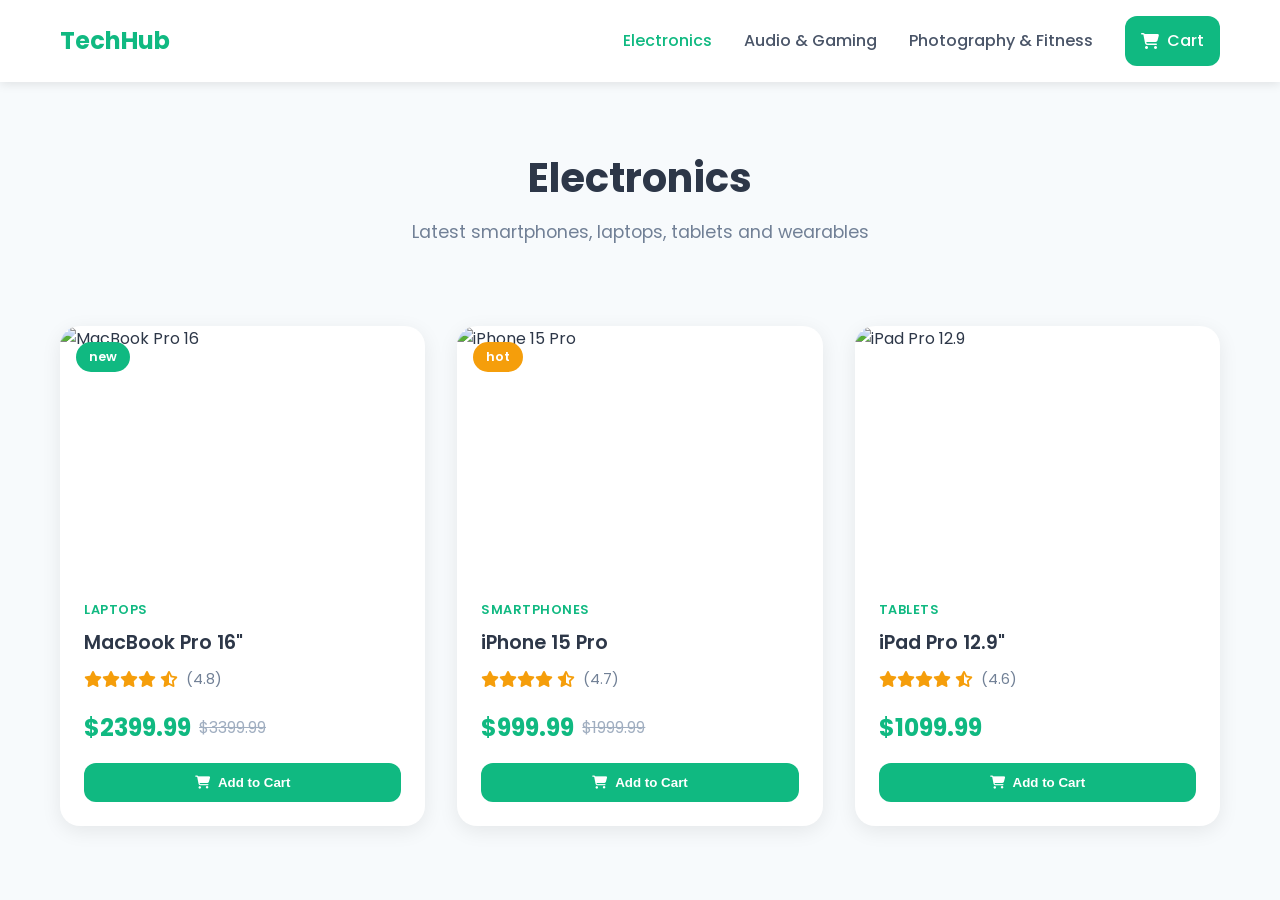
==== index.html @ f7cc293a "Rename electronics.html to index.html" ====
<!DOCTYPE html>
<html lang="en">
<head>
    <meta charset="UTF-8">
    <meta name="viewport" content="width=device-width, initial-scale=1.0">
    <title>Electronics - TechHub</title>
    <link rel="stylesheet" href="./style.css">
    <link href="https://fonts.googleapis.com/css2?family=Poppins:wght@300;400;500;600;700;800&display=swap" rel="stylesheet">
    <link rel="stylesheet" href="https://cdnjs.cloudflare.com/ajax/libs/font-awesome/6.4.0/css/all.min.css">
</head>
<body>
    <!-- Navigation -->
    <nav class="navbar">
        <div class="container">
            <div class="nav-content">
                <div class="logo">
                    <h2>TechHub</h2>
                </div>
                <div class="nav-links">
                    <a href="electronics.html" class="active">Electronics</a>
                    <a href="audio-gaming.html">Audio & Gaming</a>
                    <a href="photography-fitness.html">Photography & Fitness</a>
                    <a href="cart.html" class="cart-btn">
                        <i class="fas fa-shopping-cart"></i>
                        Cart
                    </a>
                </div>
            </div>
        </div>
    </nav>

    <!-- Products Section -->
    <section class="products">
        <div class="container">
            <div class="section-header">
                <h2>Electronics</h2>
                <p>Latest smartphones, laptops, tablets and wearables</p>
            </div>
            <div class="products-grid" id="products-grid">
                <!-- Products will be loaded here -->
            </div>
        </div>
    </section>
    
    <script>
        let newproduct = []
        
        // Load products from JSON
        fetch('./data/electronics.json')
            .then(response => response.json())
            .then(products => {
                const productsGrid = document.getElementById('products-grid');
                
                products.forEach(product => {
                    const productCard = document.createElement('div');
                    productCard.className = 'product-card';
                    
                    productCard.innerHTML = `
                        <div class="product-image">
                            <img src="${product.imageUrl}" alt="${product.title}">
                            ${product.badge ? `<div class="product-badge ${product.badge}">${product.badge === 'sale' ? '-25%' : product.badge}</div>` : ''}
                            <div class="product-actions">
                                <button class="action-btn"><i class="fas fa-heart"></i></button>
                                <button class="action-btn"><i class="fas fa-eye"></i></button>
                            </div>
                        </div>
                        <div class="product-info">
                            <div class="product-category">${product.category}</div>
                            <h3>${product.title}</h3>
                            <div class="product-rating">
                                <div class="stars">
                                    ${'<i class="fas fa-star"></i>'.repeat(Math.floor(product.rating))}
                                    ${product.rating % 1 !== 0 ? '<i class="fas fa-star-half-alt"></i>' : ''}
                                </div>
                                <span>(${product.rating})</span>
                            </div>
                            <div class="product-price">
                                <span class="current-price">$${product.price}</span>
                                ${product.oldPrice ? `<span class="old-price">$${product.oldPrice}</span>` : ''}
                            </div>
                            <button class="add-to-cart-btn" onclick="addtocart(${product.id})">
                                <i class="fas fa-shopping-cart"></i>
                                Add to Cart
                            </button>
                        </div>
                    `;
                    
                    productsGrid.appendChild(productCard);
                });
            })
            .catch(error => console.error('Error loading products:', error));
            function addtocart(id){
                fetch('./data/electronics.json')
                .then((response)=> response.json())
                .then((data)=> {
                    if(newproduct.length === 0){
                        newproduct.push(data[id])
                        localStorage.setItem("allproduct",JSON.stringify(newproduct))
                        console.log("first set");
                        
                    }else{
                        let found = false 

                        newproduct.forEach(e =>{
                            if(e.title === data[id].title){
                                found = true;
                            }
                        })
                        if(found){
                            console.log("it is there")
                        }else{
                            newproduct.push(data[id])
                            localStorage.setItem("allproduct",JSON.stringify(newproduct))
                        }
                    }
                })
            }
    </script>
</body>
</html>
---- style.css ----
/* Modern E-commerce Store - Clean Theme */
* {
  margin: 0;
  padding: 0;
  box-sizing: border-box;
}

body {
  font-family: "Poppins", sans-serif;
  line-height: 1.6;
  color: #2d3748;
  background-color: #f7fafc;
}

.container {
  max-width: 1200px;
  margin: 0 auto;
  padding: 0 20px;
}

/* Navigation */
.navbar {
  background: white;
  box-shadow: 0 2px 10px rgba(0, 0, 0, 0.1);
  position: sticky;
  top: 0;
  z-index: 100;
}

.nav-content {
  display: flex;
  justify-content: space-between;
  align-items: center;
  padding: 1rem 0;
}

.logo h2 {
  color: #10b981;
  font-weight: 700;
}

.nav-links {
  display: flex;
  align-items: center;
  gap: 2rem;
}

.nav-links a {
  text-decoration: none;
  color: #4a5568;
  font-weight: 500;
  transition: color 0.3s ease;
}

.nav-links a:hover,
.nav-links a.active {
  color: #10b981;
}

.cart-btn {
  background: #10b981;
  color: white !important;
  padding: 0.75rem 1rem;
  border-radius: 12px;
  font-weight: 600;
  transition: all 0.3s ease;
  display: flex;
  align-items: center;
  gap: 0.5rem;
}

.cart-btn:hover {
  background: #059669;
  transform: translateY(-2px);
}

.cart-btn.active {
  background: #f59e0b;
}

/* Section Headers */
.section-header {
  text-align: center;
  margin-bottom: 3rem;
  padding: 2rem 0;
}

.section-header h2 {
  font-size: 2.5rem;
  font-weight: 700;
  color: #2d3748;
  margin-bottom: 0.5rem;
}

.section-header p {
  font-size: 1.1rem;
  color: #718096;
}

/* Products */
.products {
  padding: 2rem 0;
  background: #f7fafc;
}

.products-grid {
  display: grid;
  grid-template-columns: repeat(auto-fit, minmax(300px, 1fr));
  gap: 2rem;
}

.product-card {
  background: white;
  border-radius: 20px;
  overflow: hidden;
  box-shadow: 0 5px 20px rgba(0, 0, 0, 0.08);
  transition: all 0.3s ease;
  position: relative;
}

.product-card:hover {
  transform: translateY(-8px);
  box-shadow: 0 15px 40px rgba(0, 0, 0, 0.15);
}

.product-image {
  position: relative;
  height: 250px;
  overflow: hidden;
}

.product-image img {
  width: 100%;
  height: 100%;
  object-fit: cover;
  transition: transform 0.3s ease;
}

.product-card:hover .product-image img {
  transform: scale(1.05);
}

.product-badge {
  position: absolute;
  top: 1rem;
  left: 1rem;
  padding: 0.3rem 0.8rem;
  border-radius: 15px;
  font-size: 0.8rem;
  font-weight: 600;
  color: white;
}

.product-badge.sale {
  background: #ef4444;
}

.product-badge.new {
  background: #10b981;
}

.product-badge.hot {
  background: #f59e0b;
}

.product-actions {
  position: absolute;
  top: 1rem;
  right: 1rem;
  display: flex;
  flex-direction: column;
  gap: 0.5rem;
  opacity: 0;
  transition: opacity 0.3s ease;
}

.product-card:hover .product-actions {
  opacity: 1;
}

.action-btn {
  background: white;
  border: none;
  width: 2.5rem;
  height: 2.5rem;
  border-radius: 50%;
  display: flex;
  align-items: center;
  justify-content: center;
  cursor: pointer;
  box-shadow: 0 2px 10px rgba(0, 0, 0, 0.1);
  transition: all 0.3s ease;
  color: #718096;
}

.action-btn:hover {
  background: #10b981;
  color: white;
  transform: scale(1.1);
}

.product-info {
  padding: 1.5rem;
}

.product-category {
  color: #10b981;
  font-size: 0.8rem;
  font-weight: 600;
  text-transform: uppercase;
  letter-spacing: 0.5px;
  margin-bottom: 0.5rem;
}

.product-info h3 {
  font-size: 1.2rem;
  font-weight: 600;
  margin-bottom: 0.5rem;
  color: #2d3748;
}

.product-rating {
  display: flex;
  align-items: center;
  gap: 0.5rem;
  margin-bottom: 1rem;
}

.stars {
  color: #f59e0b;
}

.product-rating span {
  color: #718096;
  font-size: 0.9rem;
}

.product-price {
  display: flex;
  align-items: center;
  gap: 0.5rem;
  margin-bottom: 1rem;
}

.current-price {
  font-size: 1.5rem;
  font-weight: 700;
  color: #10b981;
}

.old-price {
  font-size: 1rem;
  color: #a0aec0;
  text-decoration: line-through;
}

.add-to-cart-btn {
  width: 100%;
  background: #10b981;
  color: white;
  border: none;
  padding: 0.75rem;
  border-radius: 12px;
  font-weight: 600;
  cursor: pointer;
  transition: all 0.3s ease;
  display: flex;
  align-items: center;
  justify-content: center;
  gap: 0.5rem;
}

.add-to-cart-btn:hover {
  background: #059669;
  transform: translateY(-2px);
}

/* Cart Page Styles */
.breadcrumb {
  background: white;
  padding: 1rem 0;
  border-bottom: 1px solid #e2e8f0;
}

.breadcrumb-nav {
  display: flex;
  align-items: center;
  gap: 0.5rem;
  color: #718096;
}

.breadcrumb-nav a {
  color: #10b981;
  text-decoration: none;
}

.breadcrumb-nav i {
  font-size: 0.8rem;
}

.cart-section {
  padding: 2rem 0;
}

.page-title {
  font-size: 2.5rem;
  font-weight: 700;
  margin-bottom: 2rem;
  color: #2d3748;
}

.cart-layout {
  display: grid;
  grid-template-columns: 2fr 1fr;
  gap: 3rem;
  margin-bottom: 3rem;
}

.cart-header {
  margin-bottom: 2rem;
}

.cart-header h2 {
  font-size: 1.5rem;
  font-weight: 600;
  color: #2d3748;
}

.cart-items {
  display: flex;
  flex-direction: column;
  gap: 1.5rem;
}

.cart-item {
  background: white;
  border-radius: 16px;
  padding: 1.5rem;
  box-shadow: 0 5px 20px rgba(0, 0, 0, 0.08);
  display: grid;
  grid-template-columns: 100px 1fr auto auto auto;
  gap: 1.5rem;
  align-items: center;
}

.item-image {
  width: 100px;
  height: 100px;
  border-radius: 12px;
  overflow: hidden;
}

.item-image img {
  width: 100%;
  height: 100%;
  object-fit: cover;
}

.item-details h3 {
  font-size: 1.2rem;
  font-weight: 600;
  margin-bottom: 0.5rem;
  color: #2d3748;
}

.item-category {
  color: #10b981;
  font-size: 0.8rem;
  font-weight: 600;
  text-transform: uppercase;
  margin-bottom: 0.5rem;
}

.item-rating {
  display: flex;
  align-items: center;
  gap: 0.5rem;
}

.item-rating .stars {
  color: #f59e0b;
}

.item-rating span {
  color: #718096;
  font-size: 0.9rem;
}

.item-quantity {
  text-align: center;
}

.item-quantity label {
  display: block;
  margin-bottom: 0.5rem;
  font-weight: 500;
  color: #4a5568;
}

.quantity-controls {
  display: flex;
  align-items: center;
  border: 2px solid #e2e8f0;
  border-radius: 8px;
  overflow: hidden;
}

.qty-btn {
  background: #f7fafc;
  border: none;
  width: 2rem;
  height: 2rem;
  cursor: pointer;
  font-weight: 600;
  transition: background-color 0.3s ease;
}

.qty-btn:hover {
  background: #e2e8f0;
}

.quantity-controls input {
  border: none;
  width: 3rem;
  height: 2rem;
  text-align: center;
  font-weight: 500;
  outline: none;
}

.item-price {
  text-align: right;
}

.item-price .current-price {
  font-size: 1.3rem;
  font-weight: 700;
  color: #10b981;
  display: block;
}

.remove-btn {
  background: #fed7d7;
  color: #e53e3e;
  border: none;
  width: 2.5rem;
  height: 2.5rem;
  border-radius: 50%;
  cursor: pointer;
  transition: all 0.3s ease;
}

.remove-btn:hover {
  background: #feb2b2;
  transform: scale(1.1);
}

.cart-summary {
  display: flex;
  flex-direction: column;
  gap: 1.5rem;
}

.summary-card {
  background: white;
  border-radius: 16px;
  padding: 2rem;
  box-shadow: 0 5px 20px rgba(0, 0, 0, 0.08);
}

.summary-card h3 {
  font-size: 1.5rem;
  font-weight: 600;
  margin-bottom: 1.5rem;
  color: #2d3748;
}

.summary-row {
  display: flex;
  justify-content: space-between;
  margin-bottom: 1rem;
  color: #4a5568;
}

.summary-row .free {
  color: #10b981;
  font-weight: 600;
}

.summary-row.total {
  font-size: 1.2rem;
  font-weight: 700;
  color: #2d3748;
  padding-top: 1rem;
  border-top: 2px solid #e2e8f0;
}

.summary-divider {
  height: 1px;
  background: #e2e8f0;
  margin: 1rem 0;
}

.promo-code {
  display: flex;
  gap: 0.5rem;
  margin: 1.5rem 0;
}

.promo-code input {
  flex: 1;
  padding: 0.75rem;
  border: 2px solid #e2e8f0;
  border-radius: 8px;
  font-size: 0.9rem;
}

.promo-code input:focus {
  outline: none;
  border-color: #10b981;
}

.apply-btn {
  background: #4a5568;
  color: white;
  border: none;
  padding: 0.75rem 1rem;
  border-radius: 8px;
  font-weight: 500;
  cursor: pointer;
  transition: background-color 0.3s ease;
}

.apply-btn:hover {
  background: #2d3748;
}

.checkout-btn {
  width: 100%;
  background: #10b981;
  color: white;
  border: none;
  padding: 1rem;
  border-radius: 12px;
  font-size: 1.1rem;
  font-weight: 600;
  cursor: pointer;
  transition: all 0.3s ease;
  display: flex;
  align-items: center;
  justify-content: center;
  gap: 0.5rem;
  margin-bottom: 1.5rem;
}

.checkout-btn:hover {
  background: #059669;
  transform: translateY(-2px);
}

.payment-methods {
  text-align: center;
}

.payment-methods p {
  color: #718096;
  margin-bottom: 0.5rem;
  font-size: 0.9rem;
}

.payment-icons {
  display: flex;
  justify-content: center;
  gap: 1rem;
  font-size: 1.5rem;
  color: #a0aec0;
}

.continue-shopping {
  text-align: center;
}

.continue-btn {
  display: inline-flex;
  align-items: center;
  gap: 0.5rem;
  color: #10b981;
  text-decoration: none;
  font-weight: 500;
  padding: 0.75rem 1.5rem;
  border: 2px solid #10b981;
  border-radius: 12px;
  transition: all 0.3s ease;
}

.continue-btn:hover {
  background: #10b981;
  color: white;
  transform: translateY(-2px);
}

/* Responsive Design */
@media (max-width: 1024px) {
  .cart-layout {
    grid-template-columns: 1fr;
    gap: 2rem;
  }
}

@media (max-width: 768px) {
  .nav-links {
    flex-wrap: wrap;
    gap: 1rem;
  }

  .products-grid {
    grid-template-columns: 1fr;
  }

  .cart-item {
    grid-template-columns: 80px 1fr;
    gap: 1rem;
  }

  .item-quantity,
  .item-price,
  .item-actions {
    grid-column: 1 / -1;
    justify-self: start;
    margin-top: 1rem;
  }

  .item-actions {
    justify-self: center;
  }
}

@media (max-width: 480px) {
  .container {
    padding: 0 15px;
  }

  .section-header h2 {
    font-size: 2rem;
  }

  .cart-item {
    padding: 1rem;
  }

  .page-title {
    font-size: 2rem;
  }
}

/* Enhanced Cart Item Cards */
.cart-items-section {
  display: flex;
  flex-direction: column;
  gap: 1.5rem;
}

.cart-items-grid {
  display: flex;
  flex-direction: column;
  gap: 1.5rem;
}

.cart-item-card {
  background: white;
  border-radius: 16px;
  padding: 1.5rem;
  box-shadow: 0 5px 20px rgba(0, 0, 0, 0.08);
  display: grid;
  grid-template-columns: 120px 1fr;
  gap: 1.5rem;
  align-items: center;
  transition: all 0.3s ease;
}

.cart-item-card:hover {
  transform: translateY(-2px);
  box-shadow: 0 8px 25px rgba(0, 0, 0, 0.12);
}

.item-image-container {
  width: 120px;
  height: 120px;
  border-radius: 12px;
  overflow: hidden;
  background: #f7fafc;
}

.item-image-container img {
  width: 100%;
  height: 100%;
  object-fit: cover;
}

.item-details-container {
  display: flex;
  flex-direction: column;
  gap: 1rem;
}

.item-info {
  display: flex;
  flex-direction: column;
  gap: 0.5rem;
}

.item-title {
  font-size: 1.2rem;
  font-weight: 600;
  color: #2d3748;
  margin: 0;
}

.item-category {
  color: #10b981;
  font-size: 0.8rem;
  font-weight: 600;
  text-transform: uppercase;
  margin: 0;
}

.item-rating {
  display: flex;
  align-items: center;
  gap: 0.5rem;
}

.item-rating .stars {
  color: #f59e0b;
}

.item-rating span {
  color: #718096;
  font-size: 0.9rem;
}

.item-controls {
  display: grid;
  grid-template-columns: auto 1fr auto;
  gap: 1.5rem;
  align-items: center;
}

.quantity-section {
  display: flex;
  flex-direction: column;
  gap: 0.5rem;
  align-items: center;
}

.quantity-section label {
  font-weight: 500;
  color: #4a5568;
  font-size: 0.9rem;
}

.item-price-section {
  text-align: center;
}

.item-price-section .current-price {
  font-size: 1.3rem;
  font-weight: 700;
  color: #10b981;
  display: block;
}

.price-per-unit {
  font-size: 0.8rem;
  color: #718096;
}

.item-actions {
  display: flex;
  gap: 0.5rem;
}

.save-later-btn {
  background: #e2e8f0;
  color: #4a5568;
  border: none;
  width: 2.5rem;
  height: 2.5rem;
  border-radius: 50%;
  cursor: pointer;
  transition: all 0.3s ease;
  display: flex;
  align-items: center;
  justify-content: center;
}

.save-later-btn:hover {
  background: #10b981;
  color: white;
  transform: scale(1.1);
}

/* Enhanced Summary Section */
.cart-summary-section {
  display: flex;
  flex-direction: column;
  gap: 1.5rem;
}

.summary-details {
  display: flex;
  flex-direction: column;
  gap: 1rem;
}

.promo-section {
  margin: 1.5rem 0;
}

.checkout-section {
  margin: 1rem 0;
}

.info-cards {
  display: flex;
  flex-direction: column;
  gap: 1rem;
}

.info-card {
  background: #f0fff4;
  border: 1px solid #9ae6b4;
  border-radius: 12px;
  padding: 1rem;
  text-align: center;
}

.info-card h4 {
  color: #10b981;
  margin-bottom: 0.5rem;
  display: flex;
  align-items: center;
  justify-content: center;
  gap: 0.5rem;
  font-size: 1rem;
}

.info-card p {
  color: #4a5568;
  font-size: 0.9rem;
  margin: 0;
}

/* Responsive Design for Cart Cards */
@media (max-width: 768px) {
  .cart-item-card {
    grid-template-columns: 1fr;
    text-align: center;
  }

  .item-controls {
    grid-template-columns: 1fr;
    gap: 1rem;
    text-align: center;
  }

  .item-image-container {
    width: 100px;
    height: 100px;
    margin: 0 auto;
  }
}

@media (max-width: 480px) {
  .cart-item-card {
    padding: 1rem;
  }

  .item-title {
    font-size: 1.1rem;
  }

  .item-price-section .current-price {
    font-size: 1.2rem;
  }
}
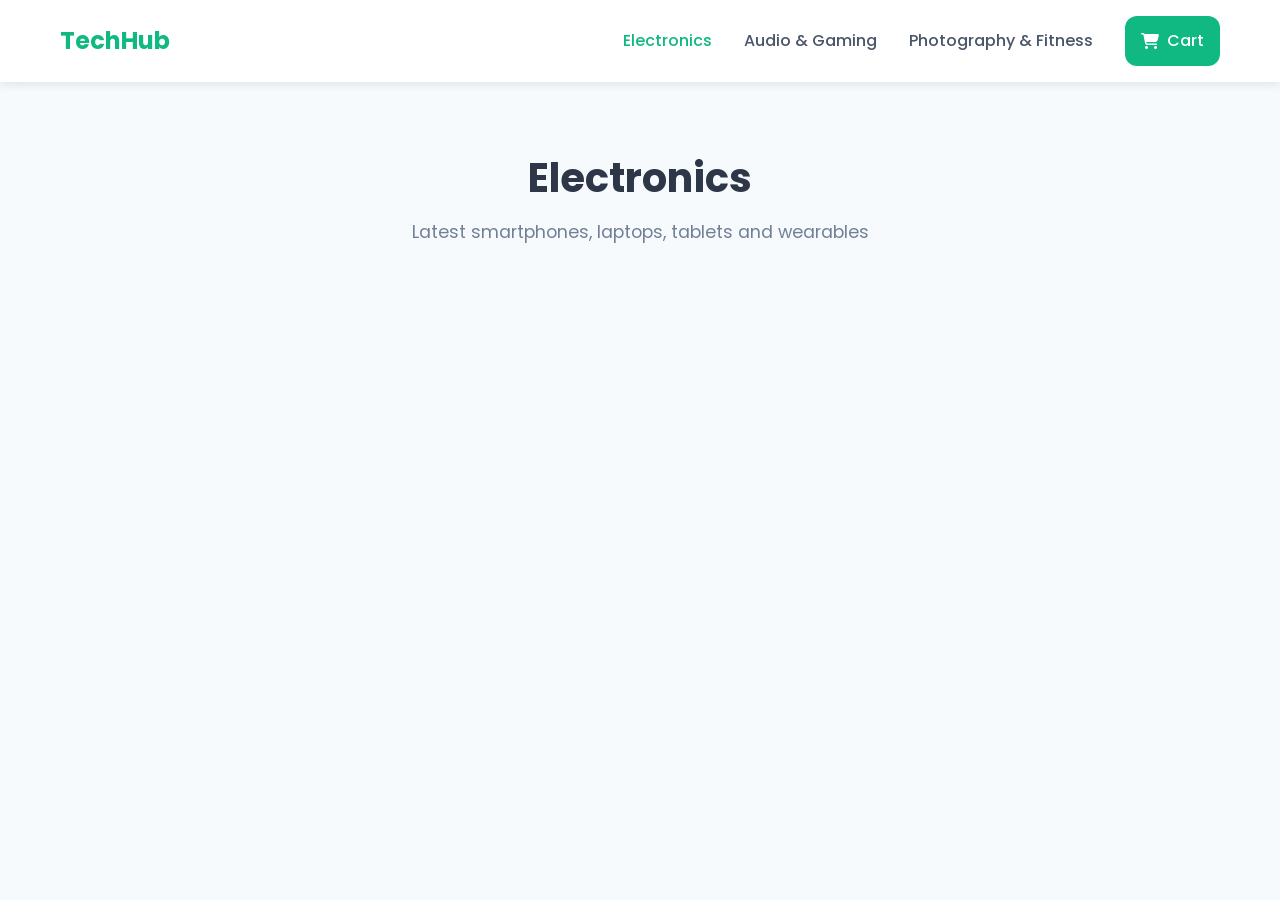
==== commit f14ce03b: "update" ====
--- a/index.html
+++ b/index.html
@@ -17,9 +17,9 @@
                     <h2>TechHub</h2>
                 </div>
                 <div class="nav-links">
-                    <a href="electronics.html" class="active">Electronics</a>
-                    <a href="audio-gaming.html">Audio & Gaming</a>
-                    <a href="photography-fitness.html">Photography & Fitness</a>
+                    <a onclick="getthat('electronics')" class="active" >Electronics</a>
+                    <a onclick="getthat('audio-gaming')">Audio & Gaming</a>
+                    <a onclick="getthat('photography-fitness')">Photography & Fitness</a>
                     <a href="cart.html" class="cart-btn">
                         <i class="fas fa-shopping-cart"></i>
                         Cart
@@ -30,7 +30,7 @@
     </nav>
 
     <!-- Products Section -->
-    <section class="products">
+    <section class="products" id="container">
         <div class="container">
             <div class="section-header">
                 <h2>Electronics</h2>
@@ -41,80 +41,6 @@
             </div>
         </div>
     </section>
-    
-    <script>
-        let newproduct = []
-        
-        // Load products from JSON
-        fetch('./data/electronics.json')
-            .then(response => response.json())
-            .then(products => {
-                const productsGrid = document.getElementById('products-grid');
-                
-                products.forEach(product => {
-                    const productCard = document.createElement('div');
-                    productCard.className = 'product-card';
-                    
-                    productCard.innerHTML = `
-                        <div class="product-image">
-                            <img src="${product.imageUrl}" alt="${product.title}">
-                            ${product.badge ? `<div class="product-badge ${product.badge}">${product.badge === 'sale' ? '-25%' : product.badge}</div>` : ''}
-                            <div class="product-actions">
-                                <button class="action-btn"><i class="fas fa-heart"></i></button>
-                                <button class="action-btn"><i class="fas fa-eye"></i></button>
-                            </div>
-                        </div>
-                        <div class="product-info">
-                            <div class="product-category">${product.category}</div>
-                            <h3>${product.title}</h3>
-                            <div class="product-rating">
-                                <div class="stars">
-                                    ${'<i class="fas fa-star"></i>'.repeat(Math.floor(product.rating))}
-                                    ${product.rating % 1 !== 0 ? '<i class="fas fa-star-half-alt"></i>' : ''}
-                                </div>
-                                <span>(${product.rating})</span>
-                            </div>
-                            <div class="product-price">
-                                <span class="current-price">$${product.price}</span>
-                                ${product.oldPrice ? `<span class="old-price">$${product.oldPrice}</span>` : ''}
-                            </div>
-                            <button class="add-to-cart-btn" onclick="addtocart(${product.id})">
-                                <i class="fas fa-shopping-cart"></i>
-                                Add to Cart
-                            </button>
-                        </div>
-                    `;
-                    
-                    productsGrid.appendChild(productCard);
-                });
-            })
-            .catch(error => console.error('Error loading products:', error));
-            function addtocart(id){
-                fetch('./data/electronics.json')
-                .then((response)=> response.json())
-                .then((data)=> {
-                    if(newproduct.length === 0){
-                        newproduct.push(data[id])
-                        localStorage.setItem("allproduct",JSON.stringify(newproduct))
-                        console.log("first set");
-                        
-                    }else{
-                        let found = false 
-
-                        newproduct.forEach(e =>{
-                            if(e.title === data[id].title){
-                                found = true;
-                            }
-                        })
-                        if(found){
-                            console.log("it is there")
-                        }else{
-                            newproduct.push(data[id])
-                            localStorage.setItem("allproduct",JSON.stringify(newproduct))
-                        }
-                    }
-                })
-            }
-    </script>
+    <script src="data.js"></script>
 </body>
 </html>
